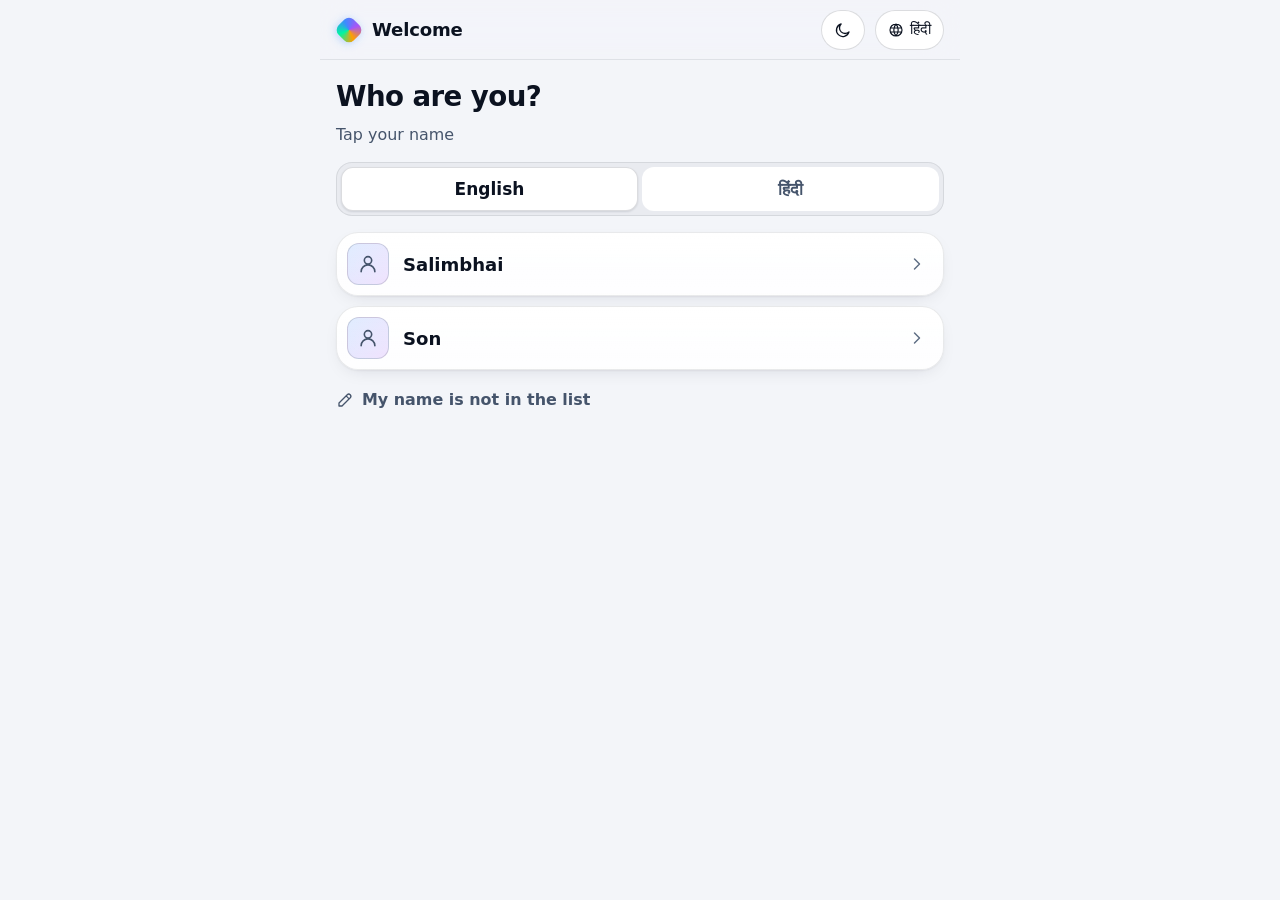
==== site/index.html @ e19ea292 "Prism production tracker: worker app, admin reports, Google Sheet script - Worker app (English/Hindi" ====
<!doctype html>
<html lang="en">
  <head>
    <meta charset="utf-8" />
    <meta name="viewport" content="width=device-width, initial-scale=1, viewport-fit=cover" />
    <meta name="theme-color" content="#0A0F18" />
    <meta name="color-scheme" content="dark light" />
    <meta name="mobile-web-app-capable" content="yes" />
    <meta name="apple-mobile-web-app-capable" content="yes" />
    <meta name="apple-mobile-web-app-status-bar-style" content="default" />
    <meta name="apple-mobile-web-app-title" content="Prism" />
    <title>Prism</title>
    <link rel="manifest" href="manifest.webmanifest" />
    <link rel="icon" type="image/png" href="icons/favicon-64.png" />
    <link rel="apple-touch-icon" href="icons/app-apple-180.png" />
    <script src="js/theme-boot.js"></script>
    <link rel="stylesheet" href="css/app.css" />
  </head>
  <body>
    <div id="app"><main class="content"><p class="sub">Loading…</p></main></div>
    <div id="toast-root" aria-live="polite"></div>
    <noscript>This app needs JavaScript turned on.</noscript>
    <script type="module" src="js/main.js"></script>
  </body>
</html>
---- site/css/app.css ----
/* Prism – dark glass design system.
   Accent colors come from the flow (tone-*) or the product/material (--c). */

:root {
  --bg: #0A0F18;
  --bg-2: #0E1622;
  --card: #111826;
  --glass: linear-gradient(180deg, rgba(255, 255, 255, 0.045), rgba(255, 255, 255, 0.018));
  --fill: rgba(255, 255, 255, 0.04);
  --fill-2: rgba(255, 255, 255, 0.07);
  --line: rgba(255, 255, 255, 0.06);
  --line-2: rgba(255, 255, 255, 0.11);
  --line-3: rgba(255, 255, 255, 0.18);

  --text: #FFFFFF;
  --text-2: #A9B6C9;
  --text-3: #8492A7;
  --ink: #05070B; /* text on a neon fill */
  --on-accent: var(--ink);
  --topbar-bg: rgba(10, 15, 24, 0.72);
  --footer-fade: rgba(10, 15, 24, 0.85);
  --footer-clear: rgba(10, 15, 24, 0);
  --dialog-bg: #121A28;
  --input-bg: rgba(255, 255, 255, 0.03);
  --key-bg: var(--fill);
  --track: rgba(255, 255, 255, 0.06);
  --card-shadow: inset 0 1px 0 rgba(255, 255, 255, 0.04);
  --aurora-2: rgba(61, 139, 255, 0.09);
  --aurora-strength: 13%;
  --danger-fg: #FF8A96;
  --danger-soft-fg: #FFB4BC;
  --danger-line: rgba(255, 92, 108, 0.32);
  --danger-bg: rgba(255, 92, 108, 0.06);
  --warn-fg: #FFD38A;
  --ok-fg: var(--emerald);
  --mark-ring: none;

  --emerald: #00F5A0;
  --amber: #FF9F00;
  --blue: #3D8BFF;
  --violet: #A855F7;
  --red: #FF5C6C;

  --accent: #E2E8F0;

  --r-lg: 22px;
  --r: 16px;
  --r-sm: 12px;
  --tap: 56px;
  --ease: cubic-bezier(.2, .8, .2, 1);
  color-scheme: dark;
}

.tone-green { --accent: var(--emerald); }
.tone-orange { --accent: var(--amber); }
.tone-blue { --accent: var(--blue); }
.tone-purple { --accent: var(--violet); }
.tone-slate { --accent: #E2E8F0; }

* { box-sizing: border-box; -webkit-tap-highlight-color: transparent; }
[hidden] { display: none !important; }

html { font-size: 17px; background: var(--bg); }

body {
  margin: 0;
  min-height: 100vh;
  background: var(--bg);
  color: var(--text);
  font-family: "Inter", "SF Pro Text", system-ui, -apple-system, "Segoe UI", Roboto, "Noto Sans", "Noto Sans Devanagari", "Kohinoor Devanagari", sans-serif;
  font-size: 1rem;
  line-height: 1.5;
  -webkit-font-smoothing: antialiased;
  touch-action: manipulation;
  -webkit-text-size-adjust: 100%;
}

/* Soft aurora behind everything, tinted by the current flow */
body::before {
  content: "";
  position: fixed;
  inset: 0;
  z-index: -1;
  pointer-events: none;
  background:
    radial-gradient(520px 340px at 100% -6%, color-mix(in srgb, var(--accent) var(--aurora-strength), transparent), transparent 70%),
    radial-gradient(460px 380px at -12% 104%, var(--aurora-2), transparent 70%),
    linear-gradient(180deg, var(--bg-2), var(--bg) 40%);
  transition: background 0.4s var(--ease);
}
body:has(#app.tone-green)::before { --accent: var(--emerald); }
body:has(#app.tone-orange)::before { --accent: var(--amber); }
body:has(#app.tone-blue)::before { --accent: var(--blue); }
body:has(#app.tone-purple)::before { --accent: var(--violet); }

button, input, textarea { font: inherit; color: inherit; letter-spacing: inherit; }
/* Hindi: letter-spacing and capitals break the joined Devanagari letters, so turn them off */
html[lang="hi"] body { line-height: 1.6; }
html[lang="hi"] *, html[lang="hi"] *::before, html[lang="hi"] *::after { letter-spacing: 0 !important; text-transform: none !important; }
button { cursor: pointer; background: none; border: none; padding: 0; }
:focus-visible { outline: 2px solid var(--accent); outline-offset: 2px; }
svg.ic { flex: none; display: block; }
.num { font-variant-numeric: tabular-nums; font-feature-settings: "tnum"; }

#app { max-width: 640px; margin: 0 auto; min-height: 100vh; min-height: 100dvh; display: flex; flex-direction: column; }

/* ---------- Top bar ---------- */
.topbar {
  position: sticky; top: 0; z-index: 20;
  display: flex; align-items: center; gap: 10px;
  height: calc(60px + env(safe-area-inset-top));
  padding: env(safe-area-inset-top) 16px 0;
  background: var(--topbar-bg);
  backdrop-filter: blur(18px) saturate(150%);
  -webkit-backdrop-filter: blur(18px) saturate(150%);
  border-bottom: 1px solid var(--line);
}
.icon-btn {
  display: inline-flex; align-items: center; justify-content: center; gap: 6px;
  height: 40px; min-width: 40px; padding: 0 12px;
  border-radius: 999px; border: 1px solid var(--line-2);
  background: var(--fill); color: var(--text);
  font-size: 0.875rem; font-weight: 550; white-space: nowrap;
  transition: background 0.15s, border-color 0.15s, transform 0.1s;
}
.icon-btn:active { transform: scale(0.96); background: var(--fill-2); }
.topbar-back { padding-left: 8px; }
.topbar-flow { flex: 1; min-width: 0; display: flex; align-items: center; gap: 8px; font-size: 0.9375rem; font-weight: 600; overflow: hidden; }
.topbar-flow span { overflow: hidden; text-overflow: ellipsis; white-space: nowrap; }
.dot { width: 8px; height: 8px; border-radius: 50%; background: var(--c, var(--accent)); box-shadow: 0 0 10px var(--c, var(--accent)); flex: none; }
.brand { flex: 1; display: flex; align-items: center; gap: 10px; font-weight: 650; font-size: 1.0625rem; letter-spacing: -0.01em; }
.brand-mark {
  width: 26px; height: 26px; border-radius: 8px; transform: rotate(45deg) scale(0.82);
  background: conic-gradient(from 200deg, #00F5A0, #3D8BFF, #A855F7, #FF9F00, #00F5A0);
  box-shadow: 0 0 18px rgba(61, 139, 255, 0.45);
}

/* ---------- Page ---------- */
.content { flex: 1; padding: 20px 16px 32px; display: flex; flex-direction: column; gap: 16px; animation: enter 0.28s var(--ease); }
.has-footer .content { padding-bottom: 20px; }
@keyframes enter { from { opacity: 0; transform: translateY(6px); } to { opacity: 1; transform: none; } }

.eyebrow { font-size: 0.875rem; font-weight: 500; color: var(--text-2); }
.heading { font-size: 1.625rem; line-height: 1.25; font-weight: 650; letter-spacing: -0.02em; margin: 0; }
.heading-row { display: flex; align-items: center; gap: 12px; }
.heading-row .dot { width: 12px; height: 12px; }
.sub { margin: -8px 0 0; color: var(--text-2); font-size: 0.9375rem; }
.label { font-size: 1rem; font-weight: 600; color: var(--text-2); margin: 6px 0 -6px; }
.hint { color: var(--text-3); font-size: 0.875rem; margin: 0; }
.center { text-align: center; }
.stack { display: flex; flex-direction: column; gap: 10px; }
.row { display: flex; align-items: center; gap: 10px; }
.row-between { display: flex; align-items: center; justify-content: space-between; gap: 10px; flex-wrap: wrap; }
.field { display: flex; flex-direction: column; gap: 8px; }
.empty { padding: 32px 16px; text-align: center; color: var(--text-2); border: 1px dashed var(--line-2); border-radius: var(--r); }

/* ---------- Glass surfaces ---------- */
.glass {
  background: var(--glass);
  border: 1px solid var(--line);
  border-radius: var(--r-lg);
  backdrop-filter: blur(14px);
  -webkit-backdrop-filter: blur(14px);
  box-shadow: var(--card-shadow);
}
.glow { transition: border-color 0.2s var(--ease), box-shadow 0.25s var(--ease), transform 0.12s var(--ease), background 0.2s; }
.glow:hover, .glow:focus-visible, .glow.is-selected {
  border-color: color-mix(in srgb, var(--c, var(--accent)) 55%, transparent);
  box-shadow:
    0 0 0 1px color-mix(in srgb, var(--c, var(--accent)) 22%, transparent),
    0 14px 40px -14px color-mix(in srgb, var(--c, var(--accent)) 60%, transparent),
    inset 0 1px 0 rgba(255, 255, 255, 0.06);
}
.glow:active { transform: scale(0.985); }
.glow.is-selected { background: linear-gradient(180deg, color-mix(in srgb, var(--c, var(--accent)) 12%, transparent), color-mix(in srgb, var(--c, var(--accent)) 4%, transparent)); }

/* ---------- Buttons ---------- */
.btn {
  display: inline-flex; align-items: center; justify-content: center; gap: 10px;
  width: 100%; min-height: var(--tap); padding: 0 18px;
  border-radius: var(--r); border: 1px solid var(--line-2);
  background: var(--fill); color: var(--text);
  font-size: 1rem; font-weight: 600; text-align: center;
  transition: transform 0.1s var(--ease), background 0.15s, box-shadow 0.2s, border-color 0.15s;
}
.btn:hover { border-color: var(--line-3); background: var(--fill-2); }
.btn:active { transform: scale(0.98); }
.btn:disabled { opacity: 0.38; transform: none; cursor: not-allowed; box-shadow: none; }
.btn-primary {
  background: var(--accent); color: var(--on-accent); border-color: transparent; font-weight: 650;
  box-shadow: 0 10px 30px -10px color-mix(in srgb, var(--accent) 70%, transparent), inset 0 1px 0 rgba(255, 255, 255, 0.35);
}
.btn-primary:hover { background: color-mix(in srgb, var(--accent) 88%, white); border-color: transparent; }
.btn-secondary { }
.btn-danger { background: var(--red); color: var(--ink); border-color: transparent; }
.btn-danger-outline { color: var(--danger-fg); border-color: var(--danger-line); background: var(--danger-bg); }
.btn-danger-outline:hover { border-color: rgba(255, 92, 108, 0.55); background: rgba(255, 92, 108, 0.1); }
.btn-big { min-height: 60px; font-size: 1.0625rem; }
.btn-link { color: var(--text-2); font-weight: 550; font-size: 0.9375rem; padding: 8px 0; text-align: left; display: inline-flex; align-items: center; gap: 8px; }
.btn-link:hover { color: var(--text); }
.btn-mini { height: 36px; padding: 0 14px; border-radius: 999px; border: 1px solid var(--line-2); background: var(--fill); font-size: 0.8125rem; font-weight: 600; color: var(--text-2); }
.btn-mini:hover { color: var(--text); }

/* ---------- Home ---------- */
.hello { display: flex; align-items: center; gap: 12px; }
.avatar {
  width: 44px; height: 44px; border-radius: 14px; display: grid; place-items: center; color: var(--text-2);
  background: linear-gradient(135deg, rgba(61, 139, 255, 0.25), rgba(168, 85, 247, 0.25));
  border: 1px solid var(--line-2); font-weight: 650; font-size: 0.9375rem;
}
.hello-text { flex: 1; min-width: 0; }
.hello-name { font-size: 1.25rem; font-weight: 600; overflow: hidden; text-overflow: ellipsis; white-space: nowrap; }

.kpis { display: grid; grid-template-columns: 1fr 1fr; gap: 12px; }
.kpi { padding: 14px 14px 12px; display: flex; flex-direction: column; gap: 4px; min-width: 0; }
.kpi-label { font-size: 0.8125rem; color: var(--text-2); font-weight: 550; display: flex; align-items: center; gap: 6px; }
.kpi-value { font-size: 2.125rem; font-weight: 650; letter-spacing: -0.035em; line-height: 1.05; }
.kpi-foot { display: flex; align-items: flex-end; justify-content: space-between; gap: 8px; margin-top: 4px; }
.kpi-foot .hint { font-size: 0.6875rem; }
.kpis-3 { grid-template-columns: repeat(3, 1fr); gap: 10px; }
.kpis-3 .kpi-value { font-size: 1.75rem; }
.kpis-3 .kpi-label { min-height: 2.6em; align-items: flex-start; line-height: 1.3; }

.actions { display: flex; flex-direction: column; gap: 10px; }
.action {
  --c: var(--a);
  display: grid; grid-template-columns: 48px 1fr 20px; align-items: center; gap: 14px;
  width: 100%; min-height: 92px; padding: 16px; text-align: left; color: var(--text);
}
.action-icon {
  width: 48px; height: 48px; border-radius: 14px; display: grid; place-items: center;
  color: var(--a);
  background: color-mix(in srgb, var(--a) 13%, transparent);
  border: 1px solid color-mix(in srgb, var(--a) 28%, transparent);
}
.action-title { font-size: 1.1875rem; font-weight: 600; }
.action-sub { font-size: 0.9375rem; color: var(--text-2); margin-top: 2px; }
.action .chev { color: var(--text-3); }
.action-badge { display: inline-flex; align-items: center; height: 20px; padding: 0 8px; margin-left: 8px; border-radius: 999px; background: color-mix(in srgb, var(--a) 18%, transparent); color: var(--text); font-size: 0.75rem; font-weight: 650; vertical-align: 2px; }
.duo { display: grid; grid-template-columns: 1fr 1fr; gap: 10px; }

/* ---------- Catalog / pick cards ---------- */
.grid2 { display: grid; grid-template-columns: repeat(2, minmax(0, 1fr)); gap: 12px; }
.grid3 { display: grid; grid-template-columns: repeat(3, minmax(0, 1fr)); gap: 10px; }
@media (min-width: 560px) { .grid2.catalog { grid-template-columns: repeat(3, minmax(0, 1fr)); } }

.pcard { display: flex; flex-direction: column; gap: 10px; padding: 14px; text-align: left; min-height: 150px; color: var(--text); }
.pcard-top { display: flex; align-items: center; gap: 8px; min-height: 14px; }
.pcard-cat { font-size: 0.625rem; font-weight: 650; letter-spacing: 0.1em; text-transform: uppercase; color: var(--text-2); overflow: hidden; text-overflow: ellipsis; white-space: nowrap; }
.pcard-name { font-size: 1rem; font-weight: 600; line-height: 1.25; letter-spacing: -0.01em; }
.pcard-note { font-size: 0.75rem; color: var(--text-3); margin-top: -6px; }
.pcard-foot { margin-top: auto; display: flex; align-items: flex-end; justify-content: space-between; gap: 6px; }
.pcard-stat { font-size: 0.6875rem; color: var(--text-2); line-height: 1.2; }
.pcard-stat b { display: block; font-size: 1rem; color: var(--text); font-weight: 650; }

.mcard { display: flex; flex-direction: column; align-items: center; justify-content: center; gap: 6px; padding: 12px; min-height: 88px; color: var(--text); }
.mcard-code { font-size: 1.625rem; font-weight: 650; line-height: 1; display: flex; align-items: center; gap: 10px; }
.mcard-code .dot { width: 16px; height: 16px; }
.mcard { background: linear-gradient(180deg, color-mix(in srgb, var(--c) 10%, transparent), color-mix(in srgb, var(--c) 3%, transparent)); }
.plist { display: flex; flex-direction: column; gap: 10px; }
.prow { display: grid; grid-template-columns: 8px 1fr 20px; align-items: center; gap: 14px; width: 100%; min-height: 76px; padding: 14px 16px 14px 14px; text-align: left; color: var(--text); }
.prow-stripe { width: 8px; height: 44px; border-radius: 4px; background: var(--c); box-shadow: 0 0 14px color-mix(in srgb, var(--c) 55%, transparent); }
.prow-name { font-size: 1.1875rem; font-weight: 600; line-height: 1.3; }
.prow-note { font-size: 0.875rem; color: var(--text-2); margin-top: 2px; }
.prow .chev { color: var(--text-3); }
.mcard-sub { font-size: 0.6875rem; color: var(--text-3); margin-top: auto; }

.kind { --c: var(--accent); display: grid; grid-template-columns: 52px 1fr 20px; align-items: center; gap: 14px; padding: 18px 16px; text-align: left; color: var(--text); }
.kind .action-icon { --a: var(--accent); width: 52px; height: 52px; }
.kind-sub { font-size: 0.9375rem; color: var(--text-2); }

.input.search { padding-left: 44px; }
.search-wrap { position: relative; }
.search-wrap .ic { position: absolute; left: 14px; top: 50%; transform: translateY(-50%); color: var(--text-3); }

/* ---------- Mini charts ---------- */
.spark { display: block; overflow: visible; }
.comp { display: flex; gap: 2px; height: 6px; border-radius: 3px; overflow: hidden; width: 100%; }
.comp span { display: block; height: 100%; min-width: 3px; }
.bar { position: relative; height: 6px; border-radius: 3px; background: var(--track); overflow: hidden; }
.bar > span { position: absolute; left: 0; top: 0; bottom: 0; border-radius: 3px; background: var(--c); }
.bar-stack { display: flex; gap: 2px; height: 8px; }
.bar-stack > span { height: 100%; border-radius: 4px; }
.bar-stack .hatch { background-image: repeating-linear-gradient(45deg, var(--c) 0 2px, transparent 2px 5px); box-shadow: inset 0 0 0 1px color-mix(in srgb, var(--c) 60%, transparent); }
.legend { display: flex; gap: 14px; flex-wrap: wrap; font-size: 0.75rem; color: var(--text-2); }
.legend i { display: inline-block; width: 14px; height: 8px; border-radius: 3px; margin-right: 6px; vertical-align: 0; background: var(--text-2); }
.legend i.hatch { background-image: repeating-linear-gradient(45deg, var(--text-2) 0 2px, transparent 2px 5px); box-shadow: inset 0 0 0 1px rgba(148, 163, 184, 0.6); background-color: transparent; }

/* ---------- Counter + chips ---------- */
.stepper { display: grid; grid-template-columns: 64px 1fr 64px; align-items: center; gap: 12px; padding: 12px; }
.stepper-btn {
  height: 64px; border-radius: var(--r); display: grid; place-items: center;
  background: var(--fill-2); border: 1px solid var(--line-2); color: var(--accent);
  transition: transform 0.1s, background 0.15s;
}
.stepper-btn:active { transform: scale(0.94); background: color-mix(in srgb, var(--accent) 18%, transparent); }
.stepper-btn:disabled { color: var(--text-3); opacity: 0.5; }
.stepper-value { text-align: center; font-size: 3.25rem; font-weight: 650; letter-spacing: -0.04em; line-height: 1; font-variant-numeric: tabular-nums; }

.chips { display: grid; grid-template-columns: repeat(auto-fit, minmax(44px, 1fr)); gap: 8px; }
.chip {
  height: 54px; border-radius: 14px; border: 1px solid var(--line-2); background: var(--fill);
  font-size: 1rem; font-weight: 600; font-variant-numeric: tabular-nums; color: var(--text);
  transition: background 0.15s, color 0.15s, transform 0.1s;
}
.chip:active { transform: scale(0.95); }
.chip.is-selected { background: var(--accent); color: var(--on-accent); border-color: transparent; box-shadow: 0 6px 20px -8px var(--accent); }

/* ---------- Amount + number pad ---------- */
.amount { display: flex; align-items: baseline; justify-content: center; gap: 10px; padding: 18px 16px 14px; border-color: color-mix(in srgb, var(--accent) 40%, transparent); }
.amount-value { font-size: 3rem; font-weight: 650; letter-spacing: -0.04em; font-variant-numeric: tabular-nums; line-height: 1; }
.amount-value.is-empty { color: var(--text-3); }
.amount-unit { font-size: 1.125rem; font-weight: 550; color: var(--text-2); }
.amount-convert { text-align: center; font-size: 0.875rem; color: var(--text-2); min-height: 1.2em; margin-top: -8px; }
.numpad { display: grid; grid-template-columns: repeat(3, 1fr); gap: 8px; }
.numkey {
  height: 62px; border-radius: 14px; border: 1px solid var(--line); background: var(--key-bg);
  font-size: 1.625rem; font-weight: 550; display: grid; place-items: center; color: var(--text);
  transition: background 0.12s, transform 0.08s;
}
.numkey:active { background: color-mix(in srgb, var(--accent) 16%, transparent); transform: scale(0.96); }
.numkey-back { color: var(--text-2); }
.numpad-pin { max-width: 340px; margin: 8px auto 0; width: 100%; }
.numpad-pin .numkey { height: 64px; border-radius: 50%; width: 64px; justify-self: center; }

/* ---------- Segmented ---------- */
.seg { display: flex; gap: 4px; padding: 4px; border-radius: var(--r); background: var(--fill); border: 1px solid var(--line); flex-wrap: wrap; }
.seg-btn { flex: 1 1 0; min-height: 50px; padding: 6px 10px; border-radius: 12px; font-size: 0.9375rem; font-weight: 600; color: var(--text-2); transition: background 0.15s, color 0.15s; }
.seg-btn.is-selected { background: var(--fill-2); color: var(--text); box-shadow: inset 0 0 0 1px var(--line-3), 0 4px 14px -6px rgba(0, 0, 0, 0.6); }

/* ---------- Raw material list ---------- */
.uses { padding: 6px 16px; }
.uses-row { display: grid; grid-template-columns: 1fr auto; gap: 6px 12px; align-items: center; padding: 12px 0; border-bottom: 1px solid var(--line); font-size: 1.0625rem; }
.uses-row:last-child { border-bottom: none; }
.uses-code { display: flex; align-items: center; gap: 10px; font-weight: 600; }
.uses-code small { font-weight: 500; color: var(--text-3); }
.uses-qty { font-weight: 600; font-variant-numeric: tabular-nums; white-space: nowrap; }
.uses-qty small { color: var(--text-2); font-weight: 500; margin-left: 3px; }
.uses-row .bar { grid-column: 1 / -1; height: 4px; }
.uses-empty { padding: 14px 16px; color: var(--danger-soft-fg); border-color: var(--danger-line); background: var(--danger-bg); font-size: 0.875rem; }

/* ---------- Inputs ---------- */
.input {
  width: 100%; min-height: 52px; padding: 12px 16px; border-radius: 14px;
  border: 1px solid var(--line-2); background: var(--input-bg); color: var(--text); font-size: 1rem;
  transition: border-color 0.15s, box-shadow 0.15s;
}
.input::placeholder { color: var(--text-3); }
.input:focus { outline: none; border-color: color-mix(in srgb, var(--accent) 60%, transparent); box-shadow: 0 0 0 4px color-mix(in srgb, var(--accent) 14%, transparent); }
.input.note { min-height: 84px; resize: vertical; }
.input.mono { font-family: ui-monospace, "SF Mono", Menlo, monospace; font-size: 0.8125rem; }
.type-name { display: flex; flex-direction: column; gap: 10px; }

/* ---------- Who ---------- */
.lang-pick { display: grid; grid-template-columns: 1fr 1fr; gap: 4px; padding: 4px; border-radius: var(--r); background: var(--fill); border: 1px solid var(--line); }
.btn-lang { min-height: 44px; border: none; background: transparent; color: var(--text-2); border-radius: 12px; }
.btn-lang:hover { background: transparent; }
.btn-lang.is-selected { background: var(--fill-2); color: var(--text); box-shadow: inset 0 0 0 1px var(--line-3); }
.person { --c: #E2E8F0; display: flex; align-items: center; gap: 14px; width: 100%; min-height: 64px; padding: 10px 16px 10px 10px; color: var(--text); font-size: 1.0625rem; font-weight: 600; text-align: left; }
.person .avatar { width: 42px; height: 42px; border-radius: 12px; font-size: 0.875rem; }
.person .chev { margin-left: auto; color: var(--text-3); }

/* ---------- Steps ---------- */
.steps { display: flex; align-items: center; gap: 6px; }
.step-dot { width: 26px; height: 4px; border-radius: 2px; background: var(--line-2); transition: background 0.3s; }
.step-dot.on { background: var(--accent); box-shadow: 0 0 10px color-mix(in srgb, var(--accent) 60%, transparent); }
.steps-text { margin-left: 8px; font-size: 0.875rem; font-weight: 600; color: var(--text-2); }

/* ---------- Reasons ---------- */
.reason { --c: var(--amber); display: flex; flex-direction: column; align-items: flex-start; gap: 12px; padding: 14px; min-height: 96px; text-align: left; color: var(--text); font-weight: 600; font-size: 0.9375rem; line-height: 1.25; }
.reason .action-icon { --a: var(--amber); width: 40px; height: 40px; border-radius: 12px; }

/* ---------- Summary + saved ---------- */
.summary { padding: 14px 16px; display: flex; flex-direction: column; gap: 6px; border-color: color-mix(in srgb, var(--accent) 35%, transparent); }
.summary-text { font-weight: 600; font-size: 1.0625rem; display: flex; align-items: center; gap: 10px; }
.summary .uses { padding: 0; }

.saved { display: flex; flex-direction: column; align-items: center; gap: 10px; text-align: center; padding: 18px 0 4px; }
.saved .uses { width: 100%; text-align: left; margin-top: 6px; }
.saved-check {
  width: 96px; height: 96px; border-radius: 50%; display: grid; place-items: center; color: var(--on-accent);
  background: var(--accent);
  box-shadow: 0 0 0 10px color-mix(in srgb, var(--accent) 12%, transparent), 0 0 60px color-mix(in srgb, var(--accent) 55%, transparent);
  animation: pop 0.45s var(--ease);
  margin-bottom: 8px;
}
.saved-title { font-size: 1.75rem; font-weight: 650; letter-spacing: -0.03em; }
.saved-text { font-size: 1.0625rem; color: var(--text-2); }
.saved .entry-badge { align-self: center; }
@keyframes pop { 0% { transform: scale(0.5); opacity: 0; } 70% { transform: scale(1.06); } 100% { transform: scale(1); opacity: 1; } }
.btn-undo { color: var(--text); }

/* ---------- Bottom action bar ---------- */
.actionbar {
  position: sticky; bottom: 0; z-index: 15;
  padding: 12px 16px calc(12px + env(safe-area-inset-bottom));
  background: linear-gradient(180deg, var(--footer-clear), var(--footer-fade) 30%);
  backdrop-filter: blur(14px);
  -webkit-backdrop-filter: blur(14px);
  border-top: 1px solid var(--line);
}
.footer-stack { display: flex; flex-direction: column; gap: 8px; }

/* ---------- Status pills ---------- */
.sync-badge {
  display: flex; align-items: center; justify-content: center; gap: 8px;
  padding: 12px 14px; border-radius: 999px; font-size: 0.875rem; font-weight: 550;
  background: var(--fill); border: 1px solid var(--line); color: var(--text-2);
}
.sync-badge::before { content: ""; width: 7px; height: 7px; border-radius: 50%; background: var(--text-3); flex: none; }
.sync-ok::before { background: var(--emerald); box-shadow: 0 0 8px var(--emerald); }
.sync-sending::before, .sync-waiting::before { background: var(--amber); box-shadow: 0 0 8px var(--amber); animation: blink 1.4s infinite; }
.sync-error { color: var(--danger-soft-fg); border-color: var(--danger-line); }
.sync-error::before { background: var(--red); box-shadow: 0 0 8px var(--red); }
@keyframes blink { 50% { opacity: 0.35; } }
.entry-badge { display: inline-flex; align-items: center; gap: 6px; align-self: flex-start; font-size: 0.8125rem; font-weight: 550; color: var(--text-2); }
.entry-badge::before { content: ""; width: 6px; height: 6px; border-radius: 50%; background: var(--text-3); }
.entry-badge.is-sent::before { background: var(--emerald); box-shadow: 0 0 6px var(--emerald); }
.entry-badge.is-waiting::before { background: var(--amber); box-shadow: 0 0 6px var(--amber); }

/* ---------- Log entries ---------- */
.entry { --c: var(--accent); padding: 14px 16px; display: flex; flex-direction: column; gap: 8px; position: relative; overflow: hidden; }
.entry::before { content: ""; position: absolute; left: 0; top: 14px; bottom: 14px; width: 3px; border-radius: 0 3px 3px 0; background: var(--c); box-shadow: 0 0 12px var(--c); }
.entry-top { display: flex; align-items: center; gap: 8px; font-size: 0.875rem; color: var(--text-2); font-weight: 500; }
.entry-type { display: inline-flex; align-items: center; gap: 6px; color: var(--text); }
.entry-worker { margin-left: auto; }
.entry-text { font-size: 1.125rem; font-weight: 600; line-height: 1.35; }
.entry-reason { font-size: 0.9375rem; color: var(--text-2); display: flex; align-items: center; gap: 6px; }
.entry-lines { font-size: 0.75rem; color: var(--text-3); }
.entry-actions { display: grid; grid-template-columns: 1fr 1fr; gap: 8px; margin-top: 4px; }
.entry-actions .btn { min-height: 50px; font-size: 0.9375rem; border-radius: 12px; }

/* ---------- Report dashboard ---------- */
.report-nav { display: grid; grid-template-columns: 44px 1fr 44px; align-items: center; gap: 8px; padding: 6px; border-radius: 999px; }
.report-nav .icon-btn { width: 44px; height: 44px; padding: 0; }
.report-nav .icon-btn:disabled { opacity: 0.3; }
.report-date { text-align: center; font-weight: 600; font-size: 0.9375rem; }
.report-source { display: flex; align-items: center; justify-content: center; gap: 8px; font-size: 0.75rem; color: var(--text-2); }
.report-source::before { content: ""; width: 6px; height: 6px; border-radius: 50%; background: var(--text-3); }
.report-source.is-sheet::before { background: var(--emerald); box-shadow: 0 0 6px var(--emerald); }
.report-source.is-warn::before { background: var(--amber); }
.panel { padding: 16px; display: flex; flex-direction: column; gap: 12px; }
.panel-title { display: flex; align-items: center; justify-content: space-between; gap: 8px; font-size: 0.9375rem; font-weight: 600; }
.panel-title small { font-size: 0.75rem; color: var(--text-2); font-weight: 500; }
.section-title { display: flex; align-items: baseline; gap: 10px; margin: 10px 0 -4px; font-size: 1.125rem; font-weight: 650; letter-spacing: -0.02em; }
.section-title small { font-size: 0.75rem; font-weight: 550; color: var(--text-2); letter-spacing: 0; }
.rrow { display: grid; grid-template-columns: minmax(0, 1fr) auto; gap: 6px 12px; align-items: center; }
.rrow-name { display: flex; align-items: center; gap: 8px; font-size: 0.875rem; font-weight: 550; min-width: 0; }
.rrow-name span { overflow: hidden; text-overflow: ellipsis; white-space: nowrap; }
.rrow-val { font-size: 0.875rem; font-weight: 600; font-variant-numeric: tabular-nums; text-align: right; white-space: nowrap; }
.rrow-val small { color: var(--text-2); font-weight: 500; }
.rrow > .bar, .rrow > .bar-stack { grid-column: 1 / -1; }
.wrow { display: grid; grid-template-columns: 36px 1fr; gap: 12px; align-items: start; padding: 10px 0; border-bottom: 1px solid var(--line); }
.wrow:last-child { border-bottom: none; padding-bottom: 0; }
.wrow .action-icon { --a: var(--amber); width: 36px; height: 36px; border-radius: 10px; }
.wrow-main { font-size: 0.9375rem; font-weight: 600; }
.wrow-meta { font-size: 0.75rem; color: var(--text-2); margin-top: 2px; }
.pills { display: flex; flex-wrap: wrap; gap: 8px; }
.pill { display: inline-flex; align-items: center; gap: 8px; height: 34px; padding: 0 12px; border-radius: 999px; background: var(--fill); border: 1px solid var(--line); font-size: 0.8125rem; color: var(--text-2); }
.pill b { color: var(--text); font-weight: 650; }
.warn-box { padding: 12px 14px; border-radius: var(--r); background: rgba(255, 159, 0, 0.08); border: 1px solid rgba(255, 159, 0, 0.3); font-size: 0.8125rem; color: var(--warn-fg); }
.warn-box ul { margin: 6px 0 0; padding-left: 18px; }
.mini-table { width: 100%; border-collapse: collapse; font-size: 0.8125rem; }
.mini-table th { text-align: left; color: var(--text-2); font-weight: 600; font-size: 0.8125rem; padding: 0 0 8px; }
.mini-table td { padding: 8px 0; border-top: 1px solid var(--line); }
.mini-table .r { text-align: right; font-variant-numeric: tabular-nums; }

/* ---------- Settings ---------- */
.card { padding: 16px; display: flex; flex-direction: column; gap: 14px; }
.card-title { font-size: 1rem; font-weight: 600; margin: 0; display: flex; align-items: center; gap: 10px; }
.card-title .ic { color: var(--text-2); }
.card p { margin: 0; }
.test-result { font-weight: 550; font-size: 0.875rem; min-height: 1.2em; color: var(--text-2); }
.test-result.is-ok { color: var(--ok-fg); }
.test-result.is-bad { color: var(--danger-fg); }

/* ---------- PIN ---------- */
.pin-dots { display: flex; justify-content: center; gap: 18px; margin: 16px 0 4px; }
.pin-dot { width: 14px; height: 14px; border-radius: 50%; border: 1.5px solid var(--line-3); transition: background 0.15s, box-shadow 0.15s; }
.pin-dot.on { background: var(--text); border-color: var(--text); box-shadow: 0 0 12px rgba(255, 255, 255, 0.5); }
.pin-msg { text-align: center; color: var(--danger-fg); font-weight: 550; font-size: 0.875rem; min-height: 1.3em; }
.shake { animation: shake 0.4s; }
@keyframes shake { 0%, 100% { transform: translateX(0); } 25% { transform: translateX(-10px); } 75% { transform: translateX(10px); } }

/* ---------- Dialog + toast ---------- */
.overlay { position: fixed; inset: 0; z-index: 50; background: rgba(3, 6, 12, 0.6); backdrop-filter: blur(6px); -webkit-backdrop-filter: blur(6px); display: flex; align-items: flex-end; justify-content: center; padding: 16px; animation: fade 0.2s; }
.dialog { width: 100%; max-width: 520px; padding: 22px; display: flex; flex-direction: column; gap: 12px; margin-bottom: env(safe-area-inset-bottom); background: var(--dialog-bg); border: 1px solid var(--line-2); border-radius: 24px; animation: up 0.28s var(--ease); box-shadow: 0 30px 80px -20px rgba(0, 0, 0, 0.8); }
.dialog-title { margin: 0; font-size: 1.25rem; font-weight: 650; letter-spacing: -0.02em; }
.dialog-msg { margin: 0; color: var(--text-2); }
.dialog-warn { margin: 0; color: var(--danger-fg); font-weight: 550; font-size: 0.875rem; }
.dialog-actions { display: flex; flex-direction: column; gap: 8px; margin-top: 6px; }
@keyframes up { from { transform: translateY(24px); opacity: 0; } to { transform: none; opacity: 1; } }
@keyframes fade { from { opacity: 0; } }

#toast-root { position: fixed; left: 0; right: 0; bottom: calc(108px + env(safe-area-inset-bottom)); z-index: 60; display: flex; flex-direction: column; align-items: center; gap: 8px; pointer-events: none; padding: 0 16px; }
.toast { max-width: 520px; display: flex; align-items: center; gap: 10px; background: rgba(22, 30, 46, 0.92); backdrop-filter: blur(16px); -webkit-backdrop-filter: blur(16px); border: 1px solid rgba(255, 255, 255, 0.12); color: #FFFFFF; padding: 12px 16px; border-radius: 14px; font-weight: 550; font-size: 0.875rem; box-shadow: 0 16px 40px -12px rgba(0, 0, 0, 0.7); transition: opacity 0.35s, transform 0.35s; animation: up 0.25s var(--ease); }
.toast-error { border-color: rgba(255, 92, 108, 0.6); color: #FFC2C9; }
.toast-out { opacity: 0; transform: translateY(8px); }

@media (max-width: 360px) {
  .content { padding-left: 12px; padding-right: 12px; }
  .stepper { grid-template-columns: 56px 1fr 56px; }
  .stepper-btn { height: 56px; }
  .kpis-3 .kpi-value { font-size: 1.5rem; }
}

@media (prefers-reduced-motion: reduce) {
  *, *::before { animation: none !important; transition: none !important; }
}

/* ===================== Light theme =====================
   Same layout and chemical colors; only surfaces, text and contrast helpers change. */
:root[data-theme="light"] {
  color-scheme: light;
  --bg: #F3F5F9;
  --bg-2: #E8EDF5;
  --card: #FFFFFF;
  --glass: linear-gradient(180deg, rgba(255, 255, 255, 0.96), rgba(255, 255, 255, 0.86));
  --fill: rgba(15, 23, 42, 0.04);
  --fill-2: rgba(15, 23, 42, 0.07);
  --line: rgba(15, 23, 42, 0.09);
  --line-2: rgba(15, 23, 42, 0.15);
  --line-3: rgba(15, 23, 42, 0.24);
  --text: #0B1220;
  --text-2: #45546B;
  --text-3: #5F6E84;
  --topbar-bg: rgba(243, 245, 249, 0.82);
  --footer-fade: rgba(243, 245, 249, 0.92);
  --footer-clear: rgba(243, 245, 249, 0);
  --dialog-bg: #FFFFFF;
  --input-bg: #FFFFFF;
  --key-bg: #FFFFFF;
  --track: rgba(15, 23, 42, 0.08);
  --card-shadow: 0 1px 2px rgba(15, 23, 42, 0.05), 0 6px 20px -10px rgba(15, 23, 42, 0.18);
  --aurora-2: rgba(61, 139, 255, 0.10);
  --aurora-strength: 16%;
  --danger-fg: #BE123C;
  --danger-soft-fg: #BE123C;
  --danger-line: rgba(225, 29, 72, 0.35);
  --danger-bg: rgba(225, 29, 72, 0.05);
  --warn-fg: #92400E;
  --ok-fg: #047857;
  --mark-ring: inset 0 0 0 1px rgba(15, 23, 42, 0.22);
}
/* light chemical colors (white S1, lemon Y1) need an outline to show on white */
:root[data-theme="light"] .dot { box-shadow: 0 0 0 1.5px rgba(15, 23, 42, 0.28); }
:root[data-theme="light"] .tone-slate { --accent: #1E293B; --on-accent: #FFFFFF; }
:root[data-theme="light"] .btn-primary:hover { background: color-mix(in srgb, var(--accent) 88%, black); }
/* neon used as icon/text color gets a darker shade on white so it stays readable */
:root[data-theme="light"] .action-icon { color: color-mix(in srgb, var(--a) 60%, black); background: color-mix(in srgb, var(--a) 16%, white); border-color: color-mix(in srgb, var(--a) 45%, transparent); }
:root[data-theme="light"] .stepper-btn { color: color-mix(in srgb, var(--accent) 58%, black); background: #FFFFFF; }
:root[data-theme="light"] .stepper-btn:disabled { color: var(--text-3); }
:root[data-theme="light"] .avatar { background: linear-gradient(135deg, rgba(61, 139, 255, 0.16), rgba(168, 85, 247, 0.16)); }
:root[data-theme="light"] .seg-btn.is-selected,
:root[data-theme="light"] .btn-lang.is-selected { background: #FFFFFF; box-shadow: 0 1px 2px rgba(15, 23, 42, 0.12), inset 0 0 0 1px var(--line-2); }
:root[data-theme="light"] .warn-box { background: rgba(255, 159, 0, 0.12); border-color: rgba(217, 119, 6, 0.45); }
:root[data-theme="light"] .pin-dot.on { box-shadow: none; }
:root[data-theme="light"] .saved-check { box-shadow: 0 0 0 10px color-mix(in srgb, var(--accent) 18%, transparent), 0 10px 40px color-mix(in srgb, var(--accent) 45%, transparent); }
:root[data-theme="light"] .bar > span,
:root[data-theme="light"] .bar-stack > span,
:root[data-theme="light"] .comp span,
:root[data-theme="light"] .prow-stripe { box-shadow: var(--mark-ring); }
:root[data-theme="light"] .entry::before { box-shadow: var(--mark-ring); }
:root[data-theme="light"] .mcard { background: linear-gradient(180deg, color-mix(in srgb, var(--c) 14%, white), #FFFFFF); }
:root[data-theme="light"] .sync-ok::before { box-shadow: none; background: #059669; }
:root[data-theme="light"] .sync-sending::before, :root[data-theme="light"] .sync-waiting::before { box-shadow: none; background: #D97706; }
:root[data-theme="light"] .entry-badge.is-sent::before { box-shadow: none; background: #059669; }
:root[data-theme="light"] .entry-badge.is-waiting::before { box-shadow: none; background: #D97706; }
:root[data-theme="light"] .report-source.is-sheet::before { box-shadow: none; background: #059669; }
:root[data-theme="light"] .step-dot.on { box-shadow: none; }
:root[data-theme="light"] .brand-mark { box-shadow: 0 2px 10px rgba(61, 139, 255, 0.35); }
:root[data-theme="light"] .btn:not(.btn-primary):not(.btn-danger):not(.btn-danger-outline),
:root[data-theme="light"] .btn-mini,
:root[data-theme="light"] .icon-btn,
:root[data-theme="light"] .chip:not(.is-selected) { background: #FFFFFF; }
:root[data-theme="light"] .btn-lang:not(.is-selected) { background: transparent; }
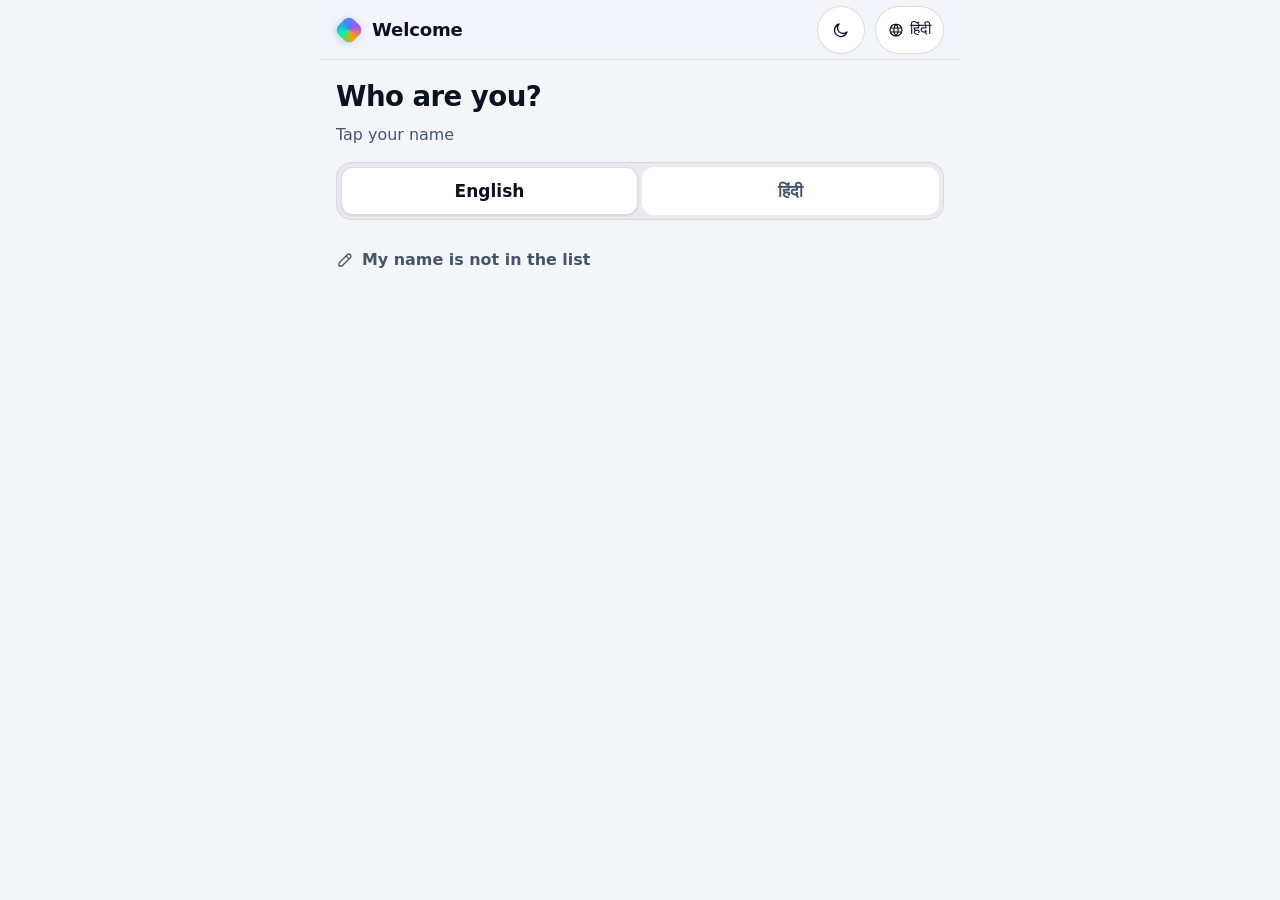
==== commit c3c67fe8: "Recipes screen, weekly backup, background sending, version check Four things, all asked for.  RECIPE" ====
--- a/site/index.html
+++ b/site/index.html
@@ -14,6 +14,7 @@
     <link rel="icon" type="image/png" href="icons/favicon-64.png" />
     <link rel="apple-touch-icon" href="icons/app-apple-180.png" />
     <script src="js/theme-boot.js"></script>
+    <script src="js/outbox.js"></script>
     <link rel="stylesheet" href="css/app.css" />
   </head>
   <body>
--- a/site/css/app.css
+++ b/site/css/app.css
@@ -117,7 +117,7 @@
 }
 .icon-btn {
   display: inline-flex; align-items: center; justify-content: center; gap: 6px;
-  height: 40px; min-width: 40px; padding: 0 12px;
+  height: 48px; min-width: 48px; padding: 0 12px;
   border-radius: 999px; border: 1px solid var(--line-2);
   background: var(--fill); color: var(--text);
   font-size: 0.875rem; font-weight: 550; white-space: nowrap;
@@ -196,9 +196,9 @@
 .btn-danger-outline { color: var(--danger-fg); border-color: var(--danger-line); background: var(--danger-bg); }
 .btn-danger-outline:hover { border-color: rgba(255, 92, 108, 0.55); background: rgba(255, 92, 108, 0.1); }
 .btn-big { min-height: 60px; font-size: 1.0625rem; }
-.btn-link { color: var(--text-2); font-weight: 550; font-size: 0.9375rem; padding: 8px 0; text-align: left; display: inline-flex; align-items: center; gap: 8px; }
+.btn-link { color: var(--text-2); font-weight: 550; font-size: 0.9375rem; min-height: 48px; padding: 8px 0; text-align: left; display: inline-flex; align-items: center; gap: 8px; }
 .btn-link:hover { color: var(--text); }
-.btn-mini { height: 36px; padding: 0 14px; border-radius: 999px; border: 1px solid var(--line-2); background: var(--fill); font-size: 0.8125rem; font-weight: 600; color: var(--text-2); }
+.btn-mini { height: 44px; padding: 0 14px; border-radius: 999px; border: 1px solid var(--line-2); background: var(--fill); font-size: 0.8125rem; font-weight: 600; color: var(--text-2); }
 .btn-mini:hover { color: var(--text); }
 
 /* ---------- Home ---------- */
@@ -282,7 +282,7 @@
 .bar-stack { display: flex; gap: 2px; height: 8px; }
 .bar-stack > span { height: 100%; border-radius: 4px; }
 .bar-stack .hatch { background-image: repeating-linear-gradient(45deg, var(--c) 0 2px, transparent 2px 5px); box-shadow: inset 0 0 0 1px color-mix(in srgb, var(--c) 60%, transparent); }
-.legend { display: flex; gap: 14px; flex-wrap: wrap; font-size: 0.75rem; color: var(--text-2); }
+.legend { display: flex; gap: 14px; flex-wrap: wrap; font-size: 0.8125rem; color: var(--text-2); }
 .legend i { display: inline-block; width: 14px; height: 8px; border-radius: 3px; margin-right: 6px; vertical-align: 0; background: var(--text-2); }
 .legend i.hatch { background-image: repeating-linear-gradient(45deg, var(--text-2) 0 2px, transparent 2px 5px); box-shadow: inset 0 0 0 1px rgba(148, 163, 184, 0.6); background-color: transparent; }
 
@@ -353,7 +353,7 @@
 
 /* ---------- Who ---------- */
 .lang-pick { display: grid; grid-template-columns: 1fr 1fr; gap: 4px; padding: 4px; border-radius: var(--r); background: var(--fill); border: 1px solid var(--line); }
-.btn-lang { min-height: 44px; border: none; background: transparent; color: var(--text-2); border-radius: 12px; }
+.btn-lang { min-height: 48px; border: none; background: transparent; color: var(--text-2); border-radius: 12px; }
 .btn-lang:hover { background: transparent; }
 .btn-lang.is-selected { background: var(--fill-2); color: var(--text); box-shadow: inset 0 0 0 1px var(--line-3); }
 .person { --c: #E2E8F0; display: flex; align-items: center; gap: 14px; width: 100%; min-height: 64px; padding: 10px 16px 10px 10px; color: var(--text); font-size: 1.0625rem; font-weight: 600; text-align: left; }
@@ -432,18 +432,18 @@
 
 /* ---------- Report dashboard ---------- */
 .report-nav { display: grid; grid-template-columns: 44px 1fr 44px; align-items: center; gap: 8px; padding: 6px; border-radius: 999px; }
-.report-nav .icon-btn { width: 44px; height: 44px; padding: 0; }
+.report-nav .icon-btn { width: 48px; height: 48px; padding: 0; }
 .report-nav .icon-btn:disabled { opacity: 0.3; }
 .report-date { text-align: center; font-weight: 600; font-size: 0.9375rem; }
-.report-source { display: flex; align-items: center; justify-content: center; gap: 8px; font-size: 0.75rem; color: var(--text-2); }
+.report-source { display: flex; align-items: center; justify-content: center; gap: 8px; font-size: 0.8125rem; color: var(--text-2); }
 .report-source::before { content: ""; width: 6px; height: 6px; border-radius: 50%; background: var(--text-3); }
 .report-source.is-sheet::before { background: var(--emerald); box-shadow: 0 0 6px var(--emerald); }
 .report-source.is-warn::before { background: var(--amber); }
 .panel { padding: 16px; display: flex; flex-direction: column; gap: 12px; }
 .panel-title { display: flex; align-items: center; justify-content: space-between; gap: 8px; font-size: 0.9375rem; font-weight: 600; }
-.panel-title small { font-size: 0.75rem; color: var(--text-2); font-weight: 500; }
+.panel-title small { font-size: 0.8125rem; color: var(--text-2); font-weight: 500; }
 .section-title { display: flex; align-items: baseline; gap: 10px; margin: 10px 0 -4px; font-size: 1.125rem; font-weight: 650; letter-spacing: -0.02em; }
-.section-title small { font-size: 0.75rem; font-weight: 550; color: var(--text-2); letter-spacing: 0; }
+.section-title small { font-size: 0.8125rem; font-weight: 550; color: var(--text-2); letter-spacing: 0; }
 .rrow { display: grid; grid-template-columns: minmax(0, 1fr) auto; gap: 6px 12px; align-items: center; }
 .rrow-name { display: flex; align-items: center; gap: 8px; font-size: 0.875rem; font-weight: 550; min-width: 0; }
 .rrow-name span { overflow: hidden; text-overflow: ellipsis; white-space: nowrap; }
@@ -454,7 +454,7 @@
 .wrow:last-child { border-bottom: none; padding-bottom: 0; }
 .wrow .action-icon { --a: var(--amber); width: 36px; height: 36px; border-radius: 10px; }
 .wrow-main { font-size: 0.9375rem; font-weight: 600; }
-.wrow-meta { font-size: 0.75rem; color: var(--text-2); margin-top: 2px; }
+.wrow-meta { font-size: 0.8125rem; color: var(--text-2); margin-top: 2px; }
 .pills { display: flex; flex-wrap: wrap; gap: 8px; }
 .pill { display: inline-flex; align-items: center; gap: 8px; height: 34px; padding: 0 12px; border-radius: 999px; background: var(--fill); border: 1px solid var(--line); font-size: 0.8125rem; color: var(--text-2); }
 .pill b { color: var(--text); font-weight: 650; }
@@ -574,3 +574,45 @@
 :root[data-theme="light"] .icon-btn,
 :root[data-theme="light"] .chip:not(.is-selected) { background: #FFFFFF; }
 :root[data-theme="light"] .btn-lang:not(.is-selected) { background: transparent; }
+
+/* ---------- Stock (admin) ---------- */
+.btn-stock { min-height: 60px; font-size: 1.0625rem; }
+.stock-card { --c: var(--accent); display: flex; flex-direction: column; gap: 10px; padding: 14px 16px; text-align: left; color: var(--text); width: 100%; }
+.stock-head { display: flex; align-items: center; gap: 10px; }
+.stock-code { display: flex; align-items: center; gap: 10px; font-size: 1.25rem; font-weight: 650; min-width: 0; }
+.stock-code small { font-size: 0.8125rem; font-weight: 500; color: var(--text-3); overflow: hidden; text-overflow: ellipsis; white-space: nowrap; }
+.stock-left { margin-left: auto; font-size: 1.375rem; font-weight: 650; font-variant-numeric: tabular-nums; white-space: nowrap; }
+.stock-left small { font-size: 0.8125rem; font-weight: 500; color: var(--text-2); }
+.stock-head .chev { color: var(--text-3); display: flex; }
+.stock-head .stock-code + .chev { margin-left: auto; }
+.stock-meta { display: flex; align-items: center; gap: 8px; flex-wrap: wrap; font-size: 0.8125rem; color: var(--text-2); }
+.stock-bar { position: relative; height: 10px; border-radius: 5px; background: var(--track); }
+.stock-fill { position: absolute; left: 0; top: 0; bottom: 0; border-radius: 5px; background: var(--emerald); }
+.stock-bar.is-low .stock-fill { background: var(--red); box-shadow: 0 0 10px color-mix(in srgb, var(--red) 60%, transparent); }
+.stock-mark { position: absolute; top: -4px; bottom: -4px; width: 2px; margin-left: -1px; border-radius: 1px; background: var(--text); opacity: 0.85; }
+.rrow > .stock-bar { grid-column: 1 / -1; height: 8px; }
+.stock-card.is-low, .stock-now.is-low { border-color: var(--danger-line); background: linear-gradient(180deg, var(--danger-bg), transparent); }
+.low-badge { display: inline-flex; align-items: center; gap: 4px; padding: 2px 8px; border-radius: 999px; font-size: 0.75rem; font-weight: 650; color: var(--danger-fg); background: var(--danger-bg); border: 1px solid var(--danger-line); }
+.rrow.is-low .rrow-val { color: var(--danger-fg); }
+.low-box { color: var(--danger-soft-fg); background: var(--danger-bg); border-color: var(--danger-line); font-size: 0.9375rem; }
+.low-box b { display: flex; align-items: center; gap: 6px; }
+.low-box li { margin: 2px 0; }
+.btn-mini-wide { margin-top: 10px; width: 100%; min-height: 46px; }
+.stock-now { display: flex; flex-direction: column; align-items: center; gap: 4px; padding: 14px 16px; text-align: center; }
+.stock-now-val { font-size: 2.25rem; font-weight: 650; letter-spacing: -0.03em; line-height: 1.1; }
+.alert-row { display: grid; grid-template-columns: minmax(0, 1fr) auto auto; gap: 10px; align-items: center; }
+.alert-input { font-size: 1.25rem; font-weight: 600; text-align: right; }
+.alert-unit { color: var(--text-2); font-weight: 550; }
+.center { text-align: center; }
+:root[data-theme="light"] .stock-mark { background: #0B1220; }
+:root[data-theme="light"] .low-box { color: var(--danger-fg); background: rgba(225, 29, 72, 0.07); border-color: var(--danger-line); }
+:root[data-theme="light"] .stock-fill { background: #10B981; }
+
+/* Captions in the report: never under 13px, so they stay readable on a cheap phone. */
+.rrow-name small, .rrow-val small { font-size: 0.8125rem; }
+
+/* Recipes screen: one row per raw material, amount used in a single batch. */
+.recipe-row { grid-template-columns: minmax(0, 1fr) 7.5rem auto; padding: 10px 0; border-bottom: 1px solid var(--line); }
+.recipe-row:last-child { border-bottom: none; }
+.recipe-row .stock-code { font-size: 1.0625rem; font-weight: 600; gap: 8px; }
+.recipe-row .stock-code small { font-size: 0.8125rem; font-weight: 500; color: var(--text-3); overflow: hidden; text-overflow: ellipsis; white-space: nowrap; }
